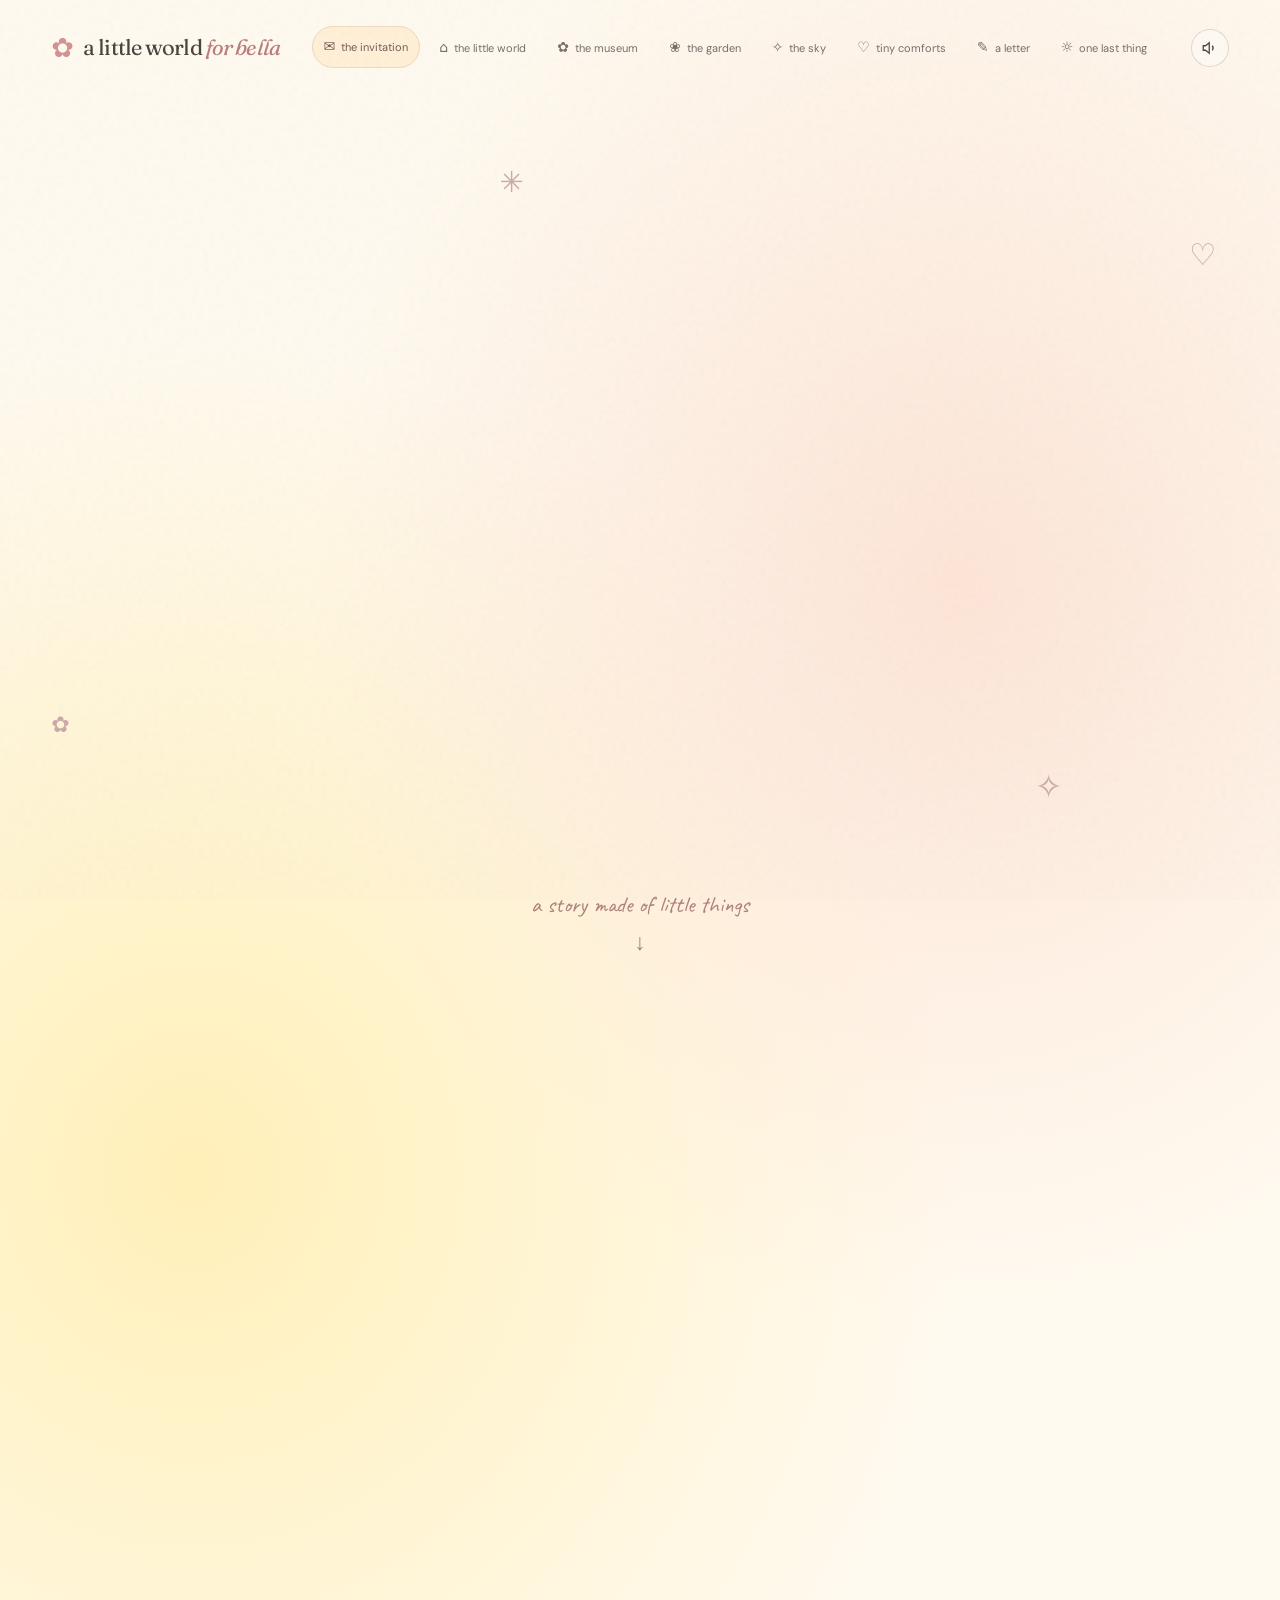
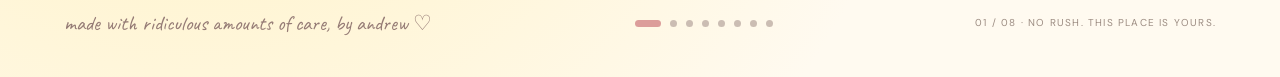
==== index.html @ 55fa1226 "Add eight illustrated interactive chapters and styling" ====
<!doctype html>
<html lang="en"><head><meta charset="utf-8"><meta name="viewport" content="width=device-width, initial-scale=1"><meta name="theme-color" content="#fff8e8"><meta name="description" content="An illustrated interactive world, made just for Bella."><meta property="og:title" content="for bella · a little world"><meta property="og:description" content="a little world made just for bella, by andrew"><link rel="icon" href="favicon.svg" type="image/svg+xml"><link rel="preconnect" href="https://fonts.googleapis.com"><link rel="preconnect" href="https://fonts.gstatic.com" crossorigin><link href="https://fonts.googleapis.com/css2?family=Caveat:wght@400;500;600;700&family=DM+Sans:wght@400;500;600;700&family=Fraunces:opsz,wght,SOFT,WONK@9..144,400,30,1;9..144,500,30,1;9..144,600,30,1&display=swap" rel="stylesheet"><link rel="stylesheet" href="style.css"><script src="site.js" defer></script><title>for bella · a little world</title></head>
<body data-page="index" class="page-index"><div class="grain" aria-hidden="true"></div><div id="sparkle-layer" aria-hidden="true"></div><a class="skip-link" href="#main">skip to content</a>
<header class="site-header"><a class="brand" href="index.html" aria-label="a little world for bella, home"><span class="brand-flower">✿</span> a little world <span class="brand-for">for bella</span></a><button class="menu-toggle" type="button" aria-expanded="false" aria-controls="site-menu" aria-label="Open chapter menu"><span></span><span></span><span></span></button><nav class="site-menu" id="site-menu" aria-label="Chapters"><a href="index.html" class="nav-link active" aria-current=page><span>✉</span> the invitation</a><a href="world.html" class="nav-link " ><span>⌂</span> the little world</a><a href="museum.html" class="nav-link " ><span>✿</span> the museum</a><a href="garden.html" class="nav-link " ><span>❀</span> the garden</a><a href="sky.html" class="nav-link " ><span>✧</span> the sky</a><a href="pocket.html" class="nav-link " ><span>♡</span> tiny comforts</a><a href="letter.html" class="nav-link " ><span>✎</span> a letter</a><a href="ending.html" class="nav-link " ><span>☼</span> one last thing</a></nav><button class="sound-toggle" type="button" aria-label="Toggle gentle sound effects" aria-pressed="false" title="optional sound effects"><svg width="18" height="18" viewBox="0 0 24 24" fill="none" stroke="currentColor" stroke-width="1.7"><path d="M11 5 6 9H3v6h3l5 4V5Z"/><path d="M15 9a5 5 0 0 1 0 6"/></svg></button></header>
<main id="main">
<section class="invitation full-scene"><div class="float-doodle doodle-1">✳</div><div class="float-doodle doodle-2">✿</div><div class="float-doodle doodle-3">♡</div><div class="float-doodle doodle-4">✧</div>
<div class="invitation-copy reveal"><span class="eyebrow"><span class="eyebrow-dot"></span> special delivery · for one person only</span><h1>hey, <em>Bella.</em><br>i made you <span class="underline-brush">a whole little world.</span></h1><p>yes, an entire website. again. but this time, it's a place you can wander through, find tiny surprises, and keep the ones you need.</p><p class="tiny-line">no expectations. no perfect words required. just you and a little bit of magic.</p><div class="hero-actions"><a class="pill-button button-primary" href="world.html">come see what i made <span>↗</span></a><button class="pill-button button-ghost" type="button" data-confetti>one tiny surprise ✳</button></div><span class="hand-note hand-arrow">psst… the little things are clickable <span>↗</span></span></div>
<div class="hero-art reveal" aria-label="Illustration of a magical little gift box with a secret world inside"><div class="hero-art-halo"></div><div class="hero-orbit orbit-1">✧</div><div class="hero-orbit orbit-2">✿</div><div class="hero-orbit orbit-3">♡</div><div class="hero-orbit orbit-4">✧</div><button class="gift" type="button" data-gift aria-label="Open your surprise"><div class="gift-lid"><span class="gift-bow">♡</span></div><div class="gift-box"><span class="gift-label">bella<br><small>one of one</small></span><span class="gift-ribbon"></span></div></button><div class="gift-pop" id="gift-pop" aria-live="polite">see? even the box is dramatic.<br><strong>just like me.</strong> ♡</div><div class="hero-art-base"></div><span class="hero-art-caption">hand-packed with care ✿</span></div>
</section><div class="scroll-whisper">a story made of little things <span>↓</span></div>
<section class="home-next reveal"><div class="home-next-art"><div class="tiny-house"><div class="house-roof"></div><div class="house-walls"><div class="house-window">♥</div><div class="house-door"></div></div></div><span>✺</span></div><div><span class="eyebrow">a note before you go in</span><h2>some people make the world <em>feel different.</em></h2><p>you are one of those people, bella. i wish you could see yourself through the eyes of people who care about you.</p><a class="text-link" href="world.html">your little world is right here <span>↗</span></a></div></section>
</main>
<footer class="site-footer"><span>made with ridiculous amounts of care, by andrew ♡</span><div class="footer-dots"><a href="index.html" class="chapter-dot active" aria-label="Chapter 1: the invitation" title="the invitation"></a><a href="world.html" class="chapter-dot " aria-label="Chapter 2: the little world" title="the little world"></a><a href="museum.html" class="chapter-dot " aria-label="Chapter 3: the museum" title="the museum"></a><a href="garden.html" class="chapter-dot " aria-label="Chapter 4: the garden" title="the garden"></a><a href="sky.html" class="chapter-dot " aria-label="Chapter 5: the sky" title="the sky"></a><a href="pocket.html" class="chapter-dot " aria-label="Chapter 6: tiny comforts" title="tiny comforts"></a><a href="letter.html" class="chapter-dot " aria-label="Chapter 7: a letter" title="a letter"></a><a href="ending.html" class="chapter-dot " aria-label="Chapter 8: one last thing" title="one last thing"></a></div><span class="footer-small">01 / 08 · no rush. this place is yours.</span></footer><div class="toast" id="toast" role="status" aria-live="polite"></div></body></html>
---- style.css ----
:root{--cream:#fffaf0;--butter:#fff2ba;--butter-bright:#fefeca;--rose:#e9a5a3;--rose-light:#fbe0d8;--sage:#a9bb98;--sage-deep:#5c7761;--lilac:#c7bbdb;--peach:#f9d1aa;--ink:#4a403e;--muted:#776c68;--paper:#fffcf3;--shadow:0 16px 48px rgba(89,64,50,.10);--stroke:2px solid rgba(89,64,50,.19);--serif:'Fraunces',Georgia,serif;--sans:'DM Sans',system-ui,sans-serif;--hand:'Caveat',cursive}
*{box-sizing:border-box}html{scroll-behavior:smooth}body{margin:0;background:var(--cream);color:var(--ink);font-family:var(--sans);font-size:16px;line-height:1.65;overflow-x:hidden}body.page-sky{background:#272b51;color:#fffae9}body.page-ending{background:#fff3e2}::selection{background:#eeb8b0;color:#493c3f}a{color:inherit}a:focus-visible,button:focus-visible{outline:3px solid #ba6767;outline-offset:5px}button{font:inherit;cursor:pointer;color:inherit}button:disabled{cursor:default}h1,h2,h3,p{margin-top:0}h1,h2{font-family:var(--serif);font-weight:500;line-height:1.16;letter-spacing:-.04em}h1{font-size:clamp(3.1rem,6.2vw,6.8rem)}h2{font-size:clamp(2rem,3.6vw,3.6rem)}h1 em,h2 em{color:#c97879;font-style:italic}p{line-height:1.8}svg{max-width:100%}strong{font-weight:700}.grain{pointer-events:none;z-index:200;position:fixed;inset:0;opacity:.15;background-image:url("data:image/svg+xml,%3Csvg viewBox='0 0 180 180' xmlns='http://www.w3.org/2000/svg'%3E%3Cfilter id='n'%3E%3CfeTurbulence type='fractalNoise' baseFrequency='.9' numOctaves='3' stitchTiles='stitch'/%3E%3C/filter%3E%3Crect width='100%25' height='100%25' filter='url(%23n)' opacity='.33'/%3E%3C/svg%3E")}#sparkle-layer{pointer-events:none;position:fixed;inset:0;z-index:1000;overflow:hidden}.pop-spark{position:absolute;font-size:var(--size,22px);animation:popOut 1.35s ease-out forwards;color:var(--color,#d28a91)}@keyframes popOut{0%{opacity:0;transform:translate(-50%,-50%) scale(.25) rotate(0)}25%{opacity:1}100%{opacity:0;transform:translate(calc(-50% + var(--dx,0px)),calc(-50% + var(--dy,-100px))) scale(1.4) rotate(var(--spin,130deg))}}
.skip-link{position:fixed;top:-100px;left:10px;z-index:10000;padding:12px;background:#fff}.skip-link:focus{top:10px}.site-header{position:relative;z-index:50;max-width:1500px;margin:auto;min-height:96px;display:flex;align-items:center;justify-content:space-between;padding:14px clamp(20px,4vw,72px);gap:20px}.brand{text-decoration:none;font-family:var(--serif);font-size:22px;white-space:nowrap;letter-spacing:-.04em}.brand-flower{color:#d49191;font-family:var(--sans);font-size:27px;vertical-align:-2px;margin-right:6px}.brand-for{color:#bb7b7a;font-style:italic}.site-menu{display:flex;gap:7px;flex-wrap:wrap;align-items:center;justify-content:center}.nav-link{text-decoration:none;font-size:11px;white-space:nowrap;padding:8px 11px;border-radius:50px;color:var(--muted);transition:.2s ease;border:1px solid transparent}.nav-link span{font-size:14px;padding-right:3px}.nav-link:hover,.nav-link.active{background:#fff0d7;border-color:#eed9bd;color:#775756;transform:translateY(-1px)}.page-sky .brand,.page-sky .nav-link,.page-sky .brand-for{color:#fff5ea}.page-sky .nav-link:hover,.page-sky .nav-link.active{background:#48496b;border-color:#676b90}.sound-toggle{display:inline-flex;align-items:center;justify-content:center;flex-shrink:0;width:38px;height:38px;border-radius:100%;border:1px solid rgba(110,80,70,.2);background:rgba(255,255,255,.35)}.sound-toggle[aria-pressed="true"]{background:#edc1ba}.menu-toggle{display:none;background:transparent;border:0;padding:6px}.menu-toggle span{display:block;width:24px;height:2px;margin:5px;background:currentColor;transition:.2s}.site-footer{position:relative;display:flex;align-items:center;justify-content:space-between;gap:16px;flex-wrap:wrap;padding:36px clamp(20px,5vw,80px);max-width:1500px;margin:0 auto;font-family:var(--hand);font-size:21px;color:#957b75}.footer-small{font-family:var(--sans);font-size:10px;text-transform:uppercase;letter-spacing:.12em;color:#9c8c82}.footer-dots{display:flex;align-items:center;gap:9px}.chapter-dot{display:block;width:7px;height:7px;border-radius:50%;background:#cbbdb3;transition:.25s}.chapter-dot.active{width:26px;background:#dc9d9a;border-radius:10px}.page-sky .site-footer{color:#d2c8e1}.page-sky .footer-small{color:#d7c5df}.eyebrow{text-transform:uppercase;letter-spacing:.17em;font-size:11px;font-weight:700;color:#9b706c}.eyebrow-dot{display:inline-block;width:7px;height:7px;border-radius:50%;background:#c7aa7b;margin-right:6px}.chapter-head{max-width:810px;margin:60px auto 38px;padding:0 24px}.chapter-head.centered{text-align:center}.chapter-head h1{margin:16px 0 21px;font-size:clamp(3rem,5.5vw,5.5rem)}.chapter-head p{color:var(--muted);font-size:16px;max-width:590px;margin:0 auto}.scribble,.hand-note{font-family:var(--hand);font-size:26px;color:#c17d7e}.scribble{display:block;transform:rotate(-4deg);margin-top:19px}.pill-button{appearance:none;text-decoration:none;display:inline-flex;align-items:center;justify-content:center;gap:20px;font-family:var(--sans);font-size:13px;font-weight:700;line-height:1.2;padding:16px 26px;border-radius:80px;border:var(--stroke);transition:transform .25s,box-shadow .25s,background .25s;white-space:normal;min-height:51px}.pill-button:hover{transform:translateY(-4px);box-shadow:0 10px 25px rgba(83,62,50,.13)}.button-primary{background:var(--ink);color:#fffdf4;border-color:var(--ink)}.button-primary:hover{background:#6f5556}.button-ghost{background:rgba(255,255,255,.5);color:var(--ink)}.text-link{display:inline-flex;align-items:center;gap:10px;font-weight:700;color:#ad6c6d;text-decoration:none;border-bottom:1px solid #c28c8e;padding-bottom:4px}.text-link:hover{gap:18px}.quiet-button{border:0;background:none;border-bottom:1px dashed currentColor;padding:4px;font-size:12px;color:inherit;opacity:.8}.quiet-button:hover{opacity:1}.chapter-next{margin:110px auto 50px;padding:48px 24px;text-align:center;max-width:800px;border-top:1px solid #e9dacc}.chapter-next span{font-family:var(--hand);color:#ad7b83;font-size:25px}.chapter-next h2{margin:8px 0 25px;font-size:clamp(2rem,4vw,3.2rem)}.page-sky .chapter-next{border-color:#555476}.toast{pointer-events:none;position:fixed;z-index:1000;bottom:23px;left:50%;transform:translate(-50%,30px);opacity:0;transition:opacity .2s,transform .2s;max-width:calc(100% - 40px);padding:11px 20px;border-radius:30px;background:#4c4343;color:#fffaf0;font-size:12px;text-align:center;box-shadow:var(--shadow)}.toast.show{opacity:1;transform:translate(-50%,0)}.reveal{opacity:0;transform:translateY(20px);transition:opacity .7s,transform .7s}.reveal.visible{opacity:1;transform:translateY(0)}
/* INVITATION */
.page-index{background:radial-gradient(ellipse at 75% 35%,#fde5d7 0,transparent 48%),radial-gradient(ellipse at 15% 70%,#fff0b9 0,transparent 50%),#fffaf0}.full-scene{min-height:680px;position:relative}.invitation{max-width:1510px;margin:0 auto;display:grid;grid-template-columns:1.08fr 1fr;align-items:center;padding:40px clamp(25px,6vw,100px) 100px;gap:30px}.invitation-copy{z-index:2}.invitation h1{margin:17px 0 24px}.underline-brush{position:relative;z-index:0;white-space:normal}.underline-brush:after{content:"";position:absolute;left:0;right:0;bottom:1px;height:11px;border-radius:50%;background:rgba(245,212,110,.7);z-index:-1;transform:rotate(-1deg)}.invitation p{max-width:505px;font-size:17px;color:#6e6160}.invitation .tiny-line{font-family:var(--hand);font-size:24px;color:#ab7378;margin:16px 0 28px;line-height:1.1}.hero-actions{display:flex;align-items:center;flex-wrap:wrap;gap:12px}.hand-arrow{display:block;margin:22px 0 0 45px;transform:rotate(-4deg)}.hand-arrow span{display:inline-block;transform:rotate(-35deg)}.float-doodle{position:absolute;z-index:1;pointer-events:none;font-size:29px;color:#cba9a7;animation:drift 6s ease-in-out infinite alternate}.doodle-1{top:8%;left:39%}.doodle-2{bottom:18%;left:4%;font-size:22px}.doodle-3{top:17%;right:5%;font-size:30px}.doodle-4{bottom:9%;right:17%;font-size:33px;animation-delay:-2s}@keyframes drift{to{transform:translateY(-20px) rotate(16deg)}}.hero-art{min-height:570px;display:flex;align-items:center;justify-content:center;position:relative;isolation:isolate}.hero-art-halo{position:absolute;width:min(95%,560px);aspect-ratio:1;border-radius:47% 53% 41% 59%;background:linear-gradient(135deg,#fff3bf,#fbd4c7 70%,#eec2c2);transform:rotate(-11deg);box-shadow:0 15px 100px rgba(224,175,142,.22);animation:halo 10s ease-in-out infinite alternate}@keyframes halo{to{border-radius:59% 41% 55% 45%;transform:rotate(11deg)}}.hero-art-base{position:absolute;z-index:-1;bottom:15%;width:66%;height:35px;border-radius:50%;background:rgba(146,112,100,.15);filter:blur(15px)}.hero-orbit{position:absolute;font-size:48px;color:#dd9e92;animation:drift 5s ease-in-out infinite alternate}.orbit-1{top:11%;left:16%}.orbit-2{top:21%;right:14%;font-size:35px;color:#96a985}.orbit-3{bottom:22%;left:13%;font-size:38px}.orbit-4{bottom:12%;right:16%;color:#cdb1ca}.gift{position:relative;width:270px;height:310px;background:none;border:none;transform:rotate(-6deg);transition:transform .4s;filter:drop-shadow(0 18px 18px #b3847750);z-index:2}.gift:hover{transform:rotate(0) translateY(-12px)}.gift-box{position:absolute;bottom:23px;left:24px;width:222px;height:178px;background:linear-gradient(125deg,#eac2b6,#e1a4a0);border:3px solid #ae7b79;border-radius:5px 5px 14px 14px;box-shadow:inset -13px 0 rgba(138,72,72,.08)}.gift-box:before{content:"";position:absolute;inset:0 77px;border-left:3px solid #fff7cc;border-right:3px solid #fff7cc;background:#fae6b3}.gift-lid{position:absolute;z-index:3;top:73px;left:13px;width:245px;height:46px;border:3px solid #ad797c;background:#edb9ae;border-radius:9px;transition:transform .7s;transform-origin:center bottom}.gift-lid:after{content:"";position:absolute;left:84px;width:65px;top:0;bottom:0;background:#fff1c2;border-left:3px solid white;border-right:3px solid white}.gift-bow{position:absolute;z-index:3;top:-74px;left:86px;color:#d58e91;font-size:80px;text-shadow:2px 2px white}.gift-label{position:absolute;z-index:2;top:54px;left:94px;font-family:var(--hand);font-size:32px;line-height:.85;color:#8d5f60;transform:rotate(-7deg);background:#fffcdf;border:1px solid #d9bcb6;box-shadow:2px 3px #bb949350;padding:12px 15px;border-radius:5px}.gift-label small{font-size:15px}.gift.open .gift-lid{transform:translate(-33px,-118px) rotate(-29deg)}.gift.open{transform:rotate(1deg)}.gift-pop{position:absolute;pointer-events:none;opacity:0;top:8%;left:50%;transform:translate(-50%,15px) rotate(-6deg);background:#fffdf6;padding:17px 22px;border:1px solid #dba6a6;box-shadow:var(--shadow);font-family:var(--hand);font-size:25px;line-height:1.1;white-space:nowrap;text-align:center;z-index:5;transition:.4s}.gift-pop.visible{opacity:1;transform:translate(-50%,-25px) rotate(-6deg)}.hero-art-caption{position:absolute;bottom:4%;font-family:var(--hand);font-size:24px;color:#9d7778}.scroll-whisper{font-family:var(--hand);font-size:23px;text-align:center;color:#ad807c;padding:0 0 100px}.scroll-whisper span{display:block;animation:drift 1.8s ease-in-out infinite alternate}.home-next{max-width:1100px;margin:0 auto 100px;padding:65px 65px;border:1px solid #ebdcd0;border-radius:44px 140px 44px 44px;background:#fffdf6;display:grid;grid-template-columns:.8fr 1.2fr;align-items:center;gap:90px}.home-next p{max-width:480px;color:var(--muted)}.home-next-art{height:270px;border-radius:52% 48% 35% 42%;background:linear-gradient(#e9eece,#e5d3bf);position:relative;display:flex;justify-content:center;align-items:flex-end;padding-bottom:41px}.home-next-art>span{position:absolute;top:22px;right:36px;font-size:45px;color:#fdf1ba}.tiny-house{width:175px;height:172px;position:relative}.house-roof{position:absolute;z-index:3;top:13px;left:0;width:175px;height:65px;background:#bd7f7c;clip-path:polygon(50% 0,100% 100%,0 100%);filter:drop-shadow(2px 4px #896c60)}.house-walls{position:absolute;left:18px;bottom:0;width:140px;height:120px;border:3px solid #957862;border-radius:5px;background:#f8e8c9}.house-window{position:absolute;top:19px;left:22px;width:35px;height:36px;border:3px solid #9e7f77;border-radius:18px 18px 3px 3px;text-align:center;background:#d1ddc7;color:#cb8f91}.house-door{position:absolute;bottom:0;right:16px;width:42px;height:65px;border:3px solid #996f66;border-bottom:0;border-radius:22px 22px 0 0;background:#c18d8a}.house-door:after{content:"";position:absolute;width:5px;height:5px;top:36px;left:8px;background:#ffecc5;border-radius:50%}
/* MAP */
.page-world{background:linear-gradient(180deg,#fff9ed,#fff4df 75%,#fffaf0)}.map-stage{position:relative;max-width:1250px;min-height:770px;margin:20px auto 0;border:9px solid #f6e6bd;border-radius:48px;background:linear-gradient(180deg,#d9eadd 0%,#e6efc7 54%,#e8dbad 100%);box-shadow:0 25px 0 rgba(154,120,91,.06),var(--shadow);overflow:hidden;isolation:isolate}.map-stage:before{content:"";position:absolute;inset:20px;border:2px dashed #ffffff90;border-radius:32px;pointer-events:none}.map-cloud{position:absolute;background:#fffdf3;border-radius:100px;width:170px;height:48px;opacity:.7}.map-cloud:before{content:"";position:absolute;background:inherit;border-radius:50%;height:72px;width:78px;left:30px;top:-30px}.map-cloud:after{content:"";position:absolute;background:inherit;border-radius:50%;height:50px;width:60px;left:95px;top:-15px}.cloud-left{top:76px;left:7%}.cloud-right{top:145px;right:13%;transform:scale(.7)}.map-hill{position:absolute;bottom:-170px;width:85%;height:440px;border-radius:50%;background:#c9daae}.hill-left{left:-40%;transform:rotate(-25deg)}.hill-right{right:-32%;background:#bad59d;transform:rotate(23deg)}.map-mountain{position:absolute;width:370px;height:190px;clip-path:polygon(0 100%,45% 10%,70% 73%,79% 48%,100% 100%);background:#bdd3b5;opacity:.7}.mountain-one{top:205px;left:28%}.mountain-two{top:250px;right:-80px;transform:scale(1.4);background:#c6dbbc}.map-road{position:absolute;border:7px dashed #fff7da9c;border-radius:50%;pointer-events:none}.road-one{left:5%;top:170px;width:84%;height:370px;transform:rotate(-16deg)}.road-two{left:18%;top:280px;width:67%;height:350px;transform:rotate(21deg)}.map-sun{position:absolute;right:9%;top:7%;font-size:80px;color:#fff3ba;text-shadow:0 0 30px #fff9cf}.map-place{position:absolute;z-index:5;display:flex;flex-direction:column;align-items:center;gap:3px;text-decoration:none;min-width:145px;transition:transform .25s;filter:drop-shadow(0 7px 0 rgba(122,99,80,.07))}.map-place:hover,.map-place:focus-visible{transform:translateY(-13px) rotate(-3deg)}.map-illustration{position:relative;display:flex;align-items:center;justify-content:center;width:110px;height:100px;border:3px solid rgba(83,67,58,.22);border-radius:48% 52% 40% 60%;background:#fff3d8;color:#bf8a8a;font-family:var(--serif);font-size:76px;line-height:1;box-shadow:inset -10px -10px #f7dabc}.map-illustration i{position:absolute;right:1px;top:-12px;font-family:var(--hand);font-style:normal;font-size:35px;color:#9cae92}.map-label{display:block;text-align:center;min-width:150px;background:#fffdf4;padding:9px 17px;border-radius:12px;box-shadow:3px 5px 0 #ad9c8550;transform:rotate(-2deg);font-family:var(--serif);font-size:15px;font-weight:600;line-height:1.25}.map-label small{display:block;font-family:var(--sans);font-size:10px;font-weight:500;color:#98847a;margin-top:5px}.place-museum{left:11%;top:19%}.museum-illustration{background:#ecc9bb;color:#fff6dd}.place-garden{left:43%;top:6%}.garden-illustration{background:#fce8af;color:#db9b9b}.place-sky{right:8%;top:23%}.sky-illustration{background:#777ca2;color:#ffe8ab}.place-pocket{left:14%;bottom:18%}.pocket-illustration{background:#f4e6d9;color:#d3a4a3}.place-letter{left:43%;bottom:8%}.letter-illustration{background:#e8c7cf;color:#fff6df}.place-ending{right:7%;bottom:15%}.ending-illustration{background:#f8d9a7;color:#fff6ce}.map-pond{position:absolute;width:200px;height:120px;bottom:120px;left:0;border-radius:50%;background:#b1dada;transform:rotate(-24deg);opacity:.7}.map-flower{position:absolute;color:#f6f4d4;font-size:27px}.flower-a{left:7%;top:13%}.flower-b{right:35%;top:42%}.flower-c{right:6%;bottom:9%}.map-caption{position:absolute;bottom:20px;left:35px;font-family:var(--hand);font-size:21px;color:#6e8d6b}.map-after{max-width:1000px;padding:55px 24px;margin:70px auto 0;display:flex;justify-content:space-between;align-items:center;gap:45px}.map-after p{max-width:540px;color:var(--muted)}
/* MUSEUM */
.page-museum{background:#fdf6e9}.museum-tag{display:inline-block;margin-top:25px;padding:6px 16px;border:1px solid #dfb8af;transform:rotate(-3deg);font-family:var(--hand);font-size:21px;color:#a77771}.museum-wall{margin:50px auto 0;padding:50px max(30px,calc((100vw - 1200px)/2)) 80px;background:repeating-linear-gradient(0deg,transparent 0,transparent 46px,#e7d4be2c 47px),linear-gradient(140deg,#f3dccb,#f9e8d8);border-block:8px solid #d8b99b;box-shadow:inset 0 4px 24px #9c715322}.wall-heading{display:flex;justify-content:space-between;gap:15px;text-transform:uppercase;font-size:10px;letter-spacing:.16em;color:#a37f6a;margin-bottom:36px}.gallery-grid{display:grid;grid-template-columns:repeat(3,1fr);gap:44px 36px;align-items:center}.gallery-frame{text-align:left;border:14px solid #fdf5e7;padding:0;background:#fffaf0;box-shadow:0 10px 0 #d4baa6,0 19px 22px rgba(88,67,52,.15);transition:transform .22s,box-shadow .22s;min-height:320px;display:flex;flex-direction:column}.gallery-frame:hover{transform:rotate(0) translateY(-10px)!important;box-shadow:0 21px 0 #c9ad9d,0 25px 33px rgba(88,67,52,.2)}.tilt-1{transform:rotate(-4deg)}.tilt-2{transform:rotate(3deg)}.tilt-3{transform:rotate(-2deg)}.tilt-4{transform:rotate(2deg)}.tilt-5{transform:rotate(-3deg)}.tilt-6{transform:rotate(5deg)}.gallery-art{height:260px;position:relative;display:flex;align-items:center;justify-content:center;overflow:hidden}.gallery-plaque{padding:18px 9px;flex:1}.gallery-plaque strong{font-family:var(--serif);font-size:20px;display:block;font-weight:500;line-height:1.1}.gallery-plaque small{font-size:10px;display:block;color:#9a827b;margin-top:5px}.art-1{background:linear-gradient(#c8dce1 55%,#d0cfa0 55%)}.art-1>span{font-size:65px;color:#fff6cb;z-index:2}.art-sun{position:absolute;width:150px;height:150px;border-radius:50%;background:#fff2c5;top:40px}.art-hills{position:absolute;bottom:-65px;width:130%;height:150px;background:#a7bc96;border-radius:50%}.art-2{background:#e8b0ad}.art-heart{font-size:150px;color:#fdf2da;text-shadow:12px 13px #cf928e;transform:rotate(-10deg)}.art-2>span{position:absolute;top:16px;left:23px;color:#fff6df;font-size:36px}.art-3{background:#f8e5b9}.art-3>span{font-size:125px;color:#dda1a2;z-index:2;transform:translateY(-22px)}.art-vase{position:absolute;bottom:28px;width:92px;height:65px;background:#adc5a5;border-radius:10px 10px 45px 45px}.art-4{background:#454d72}.art-moon{color:#fceac0;font-size:150px;line-height:1}.art-4>span{color:#fdf2c4;font-size:31px;position:absolute;top:18px;right:24px;transform:rotate(20deg)}.art-5{background:#f7d0be}.art-5>span{color:#faefcd;font-size:170px;z-index:2;text-shadow:10px 9px #d99f99}.art-checker{position:absolute;inset:0;background:repeating-conic-gradient(#ecc0b1 0 25%,transparent 0 50%) 0 0/44px 44px;opacity:.55}.art-6{background:#c6d8cc}.art-6>span{font-size:150px;color:#fff4ce;z-index:2}.art-wave{position:absolute;inset:auto 0 0;height:70px;background:#99bbaf;clip-path:polygon(0 20%,25% 0,52% 35%,75% 7%,100% 25%,100% 100%,0 100%)}.exhibit-dialog{position:fixed;max-width:min(510px,calc(100vw - 32px));width:100%;border:8px solid #e3cab7;padding:55px 40px 40px;background:#fffaf1;color:var(--ink);box-shadow:0 0 0 100vmax #302b32aa,0 20px 80px #211d1d30;border-radius:3px;overflow-y:auto;max-height:calc(100vh - 40px)}.exhibit-dialog::backdrop{background:rgba(37,34,40,.6);backdrop-filter:blur(6px)}.exhibit-stamp{text-transform:uppercase;font-size:9px;letter-spacing:.2em;color:#9a7a73}.exhibit-symbol{font-size:94px;color:#d1a0a0;text-align:center;margin:25px 0}.exhibit-dialog h2{font-size:36px}.exhibit-dialog p{color:#6a5857}.exhibit-dialog .signature{display:block;margin:12px 0 30px;font-family:var(--hand);font-size:26px;color:#b17a7a}.close-dialog{position:absolute;right:17px;top:10px;border:0;background:none;font-size:40px;line-height:1}
/* GARDEN */
.page-garden{background:linear-gradient(#fdf8eb,#f3f3dc)}.garden-room{max-width:1110px;min-height:560px;margin:70px auto 0;background:linear-gradient(180deg,#f9eecf 0,#e9e6c5 75%,#dedcb8 100%);border:9px solid #eff0dd;border-radius:50% 50% 25px 25px/22% 22% 25px 25px;box-shadow:var(--shadow);position:relative;overflow:hidden;padding:165px 35px 40px}.greenhouse-arch{position:absolute;top:13px;left:7%;right:7%;height:205px;border:10px double #d5dfbb;border-bottom:0;border-radius:50% 50% 0 0}.greenhouse-window{position:absolute;inset:15px 18%;border-bottom:4px solid #d5dfbb;display:flex;align-items:flex-start;justify-content:space-between;color:#fff4b8;font-size:60px}.greenhouse-window span:not(:first-child){font-size:35px;color:#fffdf3}.garden-bunting{position:absolute;top:125px;left:0;right:0;text-align:center;font-family:var(--hand);font-size:44px;letter-spacing:45px;color:#cbabab;opacity:.7}.plant-grid{z-index:2;position:relative;display:grid;grid-template-columns:repeat(6,1fr);gap:12px;align-items:end}.plant-pot{appearance:none;border:0;background:none;display:flex;flex-direction:column;align-items:center;justify-content:flex-end;min-width:0;height:255px;padding:0;position:relative;transition:transform .25s}.plant-pot:hover{transform:translateY(-7px)}.pot-body{position:relative;z-index:2;display:flex;align-items:center;justify-content:center;width:100px;max-width:100%;height:82px;clip-path:polygon(4% 0,96% 0,85% 100%,15% 100%);background:#e8b0a0;box-shadow:inset -12px 0 #c88c8055;font-family:var(--hand);font-size:27px;color:#ffeddb}.plant-pot:nth-child(even) .pot-body{background:#a9b9a0}.plant-pot:nth-child(3n) .pot-body{background:#c9b3cb}.pot-label{margin-top:12px;font-family:var(--hand);font-size:24px;line-height:1.1}.flower-bloom{display:block;position:relative;width:10px;height:0;background:#6d9870;border-radius:5px;transition:height .9s ease;transform-origin:bottom}.flower-bloom:before{content:"";position:absolute;top:-48px;left:-40px;opacity:0;width:90px;height:90px;background:#e8a8a7;clip-path:polygon(50% 5%,62% 28%,83% 14%,75% 40%,98% 50%,72% 62%,86% 87%,58% 76%,50% 99%,39% 74%,13% 86%,26% 61%,2% 50%,25% 37%,15% 12%,39% 28%);transition:opacity .35s .65s,transform .35s .65s;transform:scale(.1);z-index:2}.flower-bloom:after{content:"";position:absolute;top:28px;left:-24px;width:47px;height:23px;background:#8eac7f;border-radius:100% 0 100% 0;transform:rotate(28deg);opacity:0;transition:opacity .2s .4s}.plant-pot:nth-child(2) .flower-bloom:before{background:#eec16e}.plant-pot:nth-child(3) .flower-bloom:before{background:#d2bee8}.plant-pot:nth-child(4) .flower-bloom:before{background:#f4b4bc}.plant-pot:nth-child(5) .flower-bloom:before{background:#e8d7ed}.plant-pot:nth-child(6) .flower-bloom:before{background:#fff2af}.plant-pot.grown .flower-bloom{height:105px}.plant-pot.grown .flower-bloom:before{opacity:1;transform:scale(1)}.plant-pot.grown .flower-bloom:after{opacity:1}.garden-shelf{position:absolute;bottom:94px;left:6%;right:6%;height:14px;border-radius:20px;background:#aa8c6e;box-shadow:0 9px 0 #806d53}.garden-count{text-align:center;position:relative;z-index:2;margin:20px 0 0;font-family:var(--hand);font-size:25px;color:#657f65}.garden-message{max-width:730px;padding:70px 28px;margin:0 auto;text-align:center}.garden-message .sticker{display:inline-block;background:#fff3d7;padding:6px 18px;border:1px dashed #c6a897;border-radius:40px;font-family:var(--hand);font-size:24px;color:#a07373}.garden-message h2{margin:24px 0}.garden-message p{color:var(--muted)}
/* SKY */
.night-scene{background:radial-gradient(ellipse at 44% 36%,#56597e 0%,#343858 46%,#232845 100%);border-radius:0 0 50px 50px;overflow:hidden}.night-header{text-align:center;padding:55px 20px 8px}.night-header h1{max-width:840px;margin:17px auto;font-size:clamp(3rem,5.4vw,5.7rem)}.night-header h1 em{color:#f6d7b8}.night-header .eyebrow{color:#eac5cb}.night-header p{max-width:580px;margin:0 auto;color:#dddae9}.starfield{height:620px;max-width:1200px;margin:auto;position:relative;overflow:hidden}.moon-art{position:absolute;left:48%;top:14%;width:215px;height:215px;background:#ffe9bd;border-radius:50%;box-shadow:0 0 45px #f9ecc34d,0 0 130px #f9ecc334}.moon-art:after{content:"";position:absolute;width:188px;height:188px;border-radius:50%;background:#46496e;left:71px;top:-28px}.night-cloud{position:absolute;width:240px;height:50px;background:#7a7b9a66;filter:blur(13px);border-radius:70%;opacity:.65}.night-cloud-1{top:210px;left:5%}.night-cloud-2{top:130px;right:1%}.night-ridge{position:absolute;bottom:-110px;width:110%;height:250px;border-radius:50%;background:#363e63}.night-ridge-back{left:-30%;transform:rotate(15deg)}.night-ridge-front{right:-21%;bottom:-130px;background:#232e4e;transform:rotate(-10deg)}.wish-star{position:absolute;border:0;background:none;font-size:37px;color:#ffedba;line-height:1;transition:transform .2s,text-shadow .2s;animation:twinkle 3.7s ease-in-out infinite alternate;filter:drop-shadow(0 0 6px #ffdbbf66);padding:10px}.wish-star:hover,.wish-star:focus-visible{transform:scale(1.6);text-shadow:0 0 18px #ffe6c7}.wish-star.seen{color:#f8bfb3}.s1{top:7%;left:9%}.s2{top:29%;left:21%;animation-delay:-1s}.s3{top:11%;left:37%;animation-delay:-2s}.s4{top:46%;left:14%;animation-delay:-3s}.s5{top:29%;right:18%;animation-delay:-1.7s}.s6{top:6%;right:6%;animation-delay:-1.5s}.s7{top:54%;right:24%;animation-delay:-2.8s}.s8{top:43%;right:5%;animation-delay:-2.1s}.s9{top:57%;left:44%;animation-delay:-3.3s}@keyframes twinkle{0%{opacity:.65;filter:drop-shadow(0 0 2px #fff6be)}100%{opacity:1;filter:drop-shadow(0 0 16px #fff6be)}}.night-hill-caption{position:absolute;bottom:31px;left:50%;transform:translateX(-50%);z-index:4;font-family:var(--hand);color:#e6d3da;font-size:25px;white-space:nowrap}.sky-message{max-width:820px;min-height:260px;margin:0 auto;padding:17px 30px 55px;text-align:center}.sky-message>span{font-size:10px;letter-spacing:.17em;text-transform:uppercase;color:#d8c5dd}.sky-message h2{font-size:clamp(2rem,3.5vw,3.2rem);color:#ffeac5;margin:15px 0}.sky-message p{color:#f0e3e6;max-width:560px;margin:0 auto 22px}.shooting{position:absolute;z-index:10;width:90px;height:2px;background:linear-gradient(90deg,transparent,#fff8bf);animation:meteor 1.3s ease-in forwards;pointer-events:none;transform:rotate(-24deg)}@keyframes meteor{from{opacity:1;left:80%;top:5%}to{opacity:0;left:10%;top:65%}}
/* COMFORT SHOP */
.page-pocket{background:radial-gradient(circle at 70% 20%,#ffedcb,#fff8eb 60%)}.comfort-machine{max-width:800px;margin:60px auto 60px;border:9px solid #d59b9b;border-radius:43px 43px 35px 35px;box-shadow:16px 17px 0 #e8c7b6,var(--shadow);background:#f8e2d5;overflow:hidden}.machine-top{padding:0 35px 0;background:#e4b2a8}.shop-canopy{padding:24px 10px;text-align:center;color:#fffaf2;font-family:var(--serif);font-size:19px;letter-spacing:.12em;background:repeating-linear-gradient(90deg,#d39b99 0 85px,#ecbbb0 85px 170px);border-bottom:9px solid #b98282}.machine-window{position:relative;min-height:330px;padding:30px;display:flex;align-items:center;justify-content:center;border:12px solid #d6aaa3;background:#f9f0e4;box-shadow:inset 0 0 30px #c9ac9b80}.machine-window-decoration{position:absolute;top:10px;font-family:var(--hand);font-size:29px;letter-spacing:21px;color:#d8b7ac}.machine-sticky{width:min(410px,100%);min-height:225px;background:#fff9d4;transform:rotate(-3deg);padding:23px 35px 22px;box-shadow:6px 9px 1px #cebbb177;display:flex;flex-direction:column;align-items:start;justify-content:space-between;transition:transform .5s,opacity .5s}.machine-sticky.change{transform:rotate(8deg) scale(.87);opacity:.3}.sticky-top{font-family:var(--hand);font-size:27px;color:#ab7d77}.machine-sticky p{font-family:var(--serif);font-size:23px;line-height:1.4;margin:13px 0}.machine-sticky small{font-family:var(--hand);font-size:20px;color:#aa8379}.machine-shelf{position:absolute;bottom:0;left:0;right:0;background:#c99c94;height:17px}.machine-controls{text-align:center;padding:30px 35px 40px}.machine-controls>p{font-family:var(--hand);font-size:29px;color:#906665}.note-options{display:flex;gap:10px;justify-content:center;flex-wrap:wrap;margin-bottom:20px}.note-options button{border:1px solid #bd9992;background:#fffaf1;border-radius:30px;padding:9px 16px;font-size:12px;transition:background .2s,transform .2s}.note-options button:hover,.note-options button.active{background:#ffe4b8;transform:translateY(-2px)}.machine-action{display:flex;gap:12px;justify-content:center;flex-wrap:wrap}.comfort-bottom{max-width:850px;margin:90px auto;text-align:center;padding:30px 20px}.quote-mark{font-family:var(--serif);font-size:110px;line-height:0;color:#d9aeac;padding-top:45px}.comfort-bottom p{max-width:640px;margin:auto;color:var(--muted)}
/* LETTER */
.page-letter{background:radial-gradient(circle at 50% 50%,#ffebd6,#fff8ed 66%)}.letter-stage{position:relative;max-width:850px;min-height:350px;margin:70px auto 100px;padding:30px;display:flex;flex-direction:column;align-items:center}.postal-scribbles{position:absolute;top:5px;width:100%;display:flex;justify-content:space-between;padding:0 25px;font-family:var(--hand);font-size:23px;color:#bc8d84}.postal-scribbles>span:nth-child(2){transform:rotate(8deg)}.letter-envelope{height:250px;width:370px;max-width:90vw;background:none;border:0;position:relative;filter:drop-shadow(0 18px 13px #936b6350);transition:transform .5s;margin:50px 0 0}.letter-envelope:hover{transform:translateY(-9px) rotate(-2deg)}.envelope-back{position:absolute;inset:0;background:#eeb9b0;border:3px solid #b98283;border-radius:6px}.envelope-paper-preview{position:absolute;z-index:2;width:82%;height:145px;background:#fff8e9;border:2px solid #edd8bf;left:9%;top:23px;padding-top:20px;font-family:var(--hand);font-size:28px;color:#a97879;transition:transform .8s}.envelope-front{position:absolute;z-index:3;inset:0;background:#e4ada7;clip-path:polygon(0 0,50% 55%,100% 0,100% 100%,0 100%);border:3px solid #bd8a86;border-radius:5px}.envelope-flap{position:absolute;z-index:4;top:0;left:0;right:0;height:140px;background:#f2c7bd;clip-path:polygon(0 0,100% 0,50% 95%);filter:drop-shadow(0 2px 0 #ad797c);transition:transform .7s;transform-origin:top center}.envelope-seal{position:absolute;z-index:5;top:102px;left:calc(50% - 21px);height:42px;width:42px;background:#be878a;color:#fff6e5;display:grid;place-items:center;border-radius:50%;border:2px solid #fff4e1;font-size:22px;transition:opacity .2s}.letter-envelope.open .envelope-flap{transform:rotateX(180deg);z-index:1}.letter-envelope.open .envelope-paper-preview{transform:translateY(-85px)}.letter-envelope.open .envelope-seal{opacity:0}.letter-tap{font-family:var(--hand);font-size:27px;color:#a77879;transform:rotate(-4deg);margin:40px 0 0;text-align:center}.paper-letter{position:relative;width:min(720px,100%);margin-top:65px;background:repeating-linear-gradient(#fffaf0 0,#fffaf0 35px,#dce5da 36px,#fffaf0 37px);border:1px solid #ead8ca;box-shadow:9px 12px 0 #e9cfbd,0 20px 50px #8a645032;padding:54px clamp(24px,6vw,75px) 75px;transform:rotate(-1deg);animation:unfold .9s ease both}.paper-letter[hidden]{display:none}@keyframes unfold{from{opacity:0;transform:translateY(-25px) rotate(2deg) scale(.95)}to{opacity:1;transform:translateY(0) rotate(-1deg) scale(1)}}.letter-topline{display:flex;justify-content:space-between;color:#a27876;font-family:var(--hand);font-size:29px}.letter-date{color:#a49a88;font-size:9px;letter-spacing:.2em;text-transform:uppercase;margin-top:16px}.paper-letter h2{font-family:var(--hand);font-size:63px;font-weight:500;margin:24px 0}.paper-letter p{font-size:15px;line-height:2.5;margin-bottom:27px}.letter-signoff{margin-top:35px;font-family:var(--hand);font-size:32px;line-height:1.2;color:#a77578}.letter-signoff strong{font-size:44px;font-weight:500}.letter-corner{position:absolute;bottom:15px;right:25px;font-size:38px;color:#d8a3a8}.after-letter{max-width:740px;text-align:center;margin:80px auto 0;padding:0 24px}.after-letter p{color:var(--muted)}
/* ENDING */
.final-scene{position:relative;padding:60px 24px 85px;background:radial-gradient(circle at 50% 20%,#ffe8c6 10%,transparent 57%),#fff3e3;overflow:hidden}.final-card{position:relative;max-width:780px;margin:20px auto 0;background:#fffcf4;border:12px solid #fffdf7;outline:1px solid #ecd7c5;box-shadow:0 14px 0 #ead5c2,0 35px 65px #b88f7550;border-radius:7px;padding:45px clamp(25px,6vw,85px) 57px;text-align:center}.final-card h1{font-size:clamp(2.5rem,5vw,4.8rem);margin:20px 0 26px}.final-card p{color:#756663;font-size:16px;line-height:2}.final-illustration{position:relative;overflow:hidden;margin:32px auto;border:7px solid #fff2d9;border-radius:180px 180px 10px 10px;width:290px;height:255px;background:linear-gradient(#f3c5bd 0%,#ffe4c0 56%,#dbe2b2 56%)}.final-sun{position:absolute;top:34px;left:99px;width:95px;height:95px;border-radius:50%;background:#fff1bf;box-shadow:0 0 60px #fff1bfa8}.final-fields{position:absolute;bottom:-45px;left:-30%;width:160%;height:130px;background:#adc59d;border-radius:50%}.final-bouquet{position:absolute;z-index:2;bottom:22px;left:50%;transform:translateX(-50%);display:flex;align-items:end;gap:0}.final-bouquet span{font-size:53px;color:#eaa0a6;text-shadow:3px 3px #ffe7bd}.final-bouquet span:nth-child(2){color:#fff0b7;transform:translateY(-25px)}.final-bouquet span:nth-child(3){color:#e9b3cd;transform:translateY(-40px)}.final-bouquet span:nth-child(4){color:#f2d4bd;transform:translateY(-15px)}.final-bouquet span:nth-child(5){color:#fcf1bf}.final-divider{color:#d4a19b;letter-spacing:25px;margin:34px 0}.final-card .final-small{font-family:var(--hand);font-size:26px;line-height:1.15;color:#ad7576;margin:0 0 30px}.final-signature{font-family:var(--hand);font-size:28px;color:#a37a76;margin-top:36px}.flower-gift{margin:30px auto 0;padding:22px 30px;background:#fdf2d9;max-width:330px;display:flex;flex-direction:column;gap:4px;border:2px dashed #eccabc;animation:unfold .6s both}.flower-gift[hidden]{display:none}.flower-gift-visual{font-size:90px;line-height:1.15;color:#e9abb0}.flower-gift strong{font-family:var(--serif);font-size:22px;font-weight:500}.flower-gift span{font-size:12px;line-height:1.5;color:#8d7470}.final-confetti span{position:absolute;color:#cfa4a4;font-size:55px;pointer-events:none;animation:drift 5s ease-in-out infinite alternate}.final-confetti span:nth-child(1){left:8%;top:10%}.final-confetti span:nth-child(2){right:10%;top:16%;color:#b6c29f}.final-confetti span:nth-child(3){left:15%;top:52%;font-size:35px}.final-confetti span:nth-child(4){right:17%;top:55%;font-size:35px}.final-confetti span:nth-child(5){left:8%;bottom:8%;font-size:33px}.final-confetti span:nth-child(6){right:8%;bottom:10%;font-size:39px}.final-return{display:flex;gap:30px;justify-content:center;flex-wrap:wrap;margin:64px auto 0}.final-return a{color:#956c6d;font-size:13px;text-decoration:underline;text-underline-offset:5px}
/* RESP */
@media(max-width:1180px){.site-header{flex-wrap:wrap;gap:8px}.site-menu{order:3;width:100%;padding:6px 0}.nav-link{font-size:11px}.gallery-grid{gap:26px}.map-stage{margin-left:20px;margin-right:20px}.plant-grid{gap:0}.pot-body{width:80px;height:74px}}@media(max-width:780px){.site-header{min-height:72px;padding:13px 20px}.brand{font-size:21px}.menu-toggle{display:block;margin-left:auto}.site-menu{order:3;display:none;position:absolute;top:70px;left:12px;right:12px;background:#fffaf1;color:var(--ink);border:1px solid #e9cdbd;border-radius:20px;padding:17px;box-shadow:var(--shadow);z-index:90;grid-template-columns:repeat(2,1fr);align-items:stretch}.site-menu.open{display:grid}.nav-link,.page-sky .nav-link{color:var(--ink);font-size:12px;padding:12px}.page-sky .nav-link:hover,.page-sky .nav-link.active{background:#fff1df;color:var(--ink)}.page-sky .site-menu{background:#fffaf1}.sound-toggle{height:34px;width:34px}.site-footer{justify-content:center;text-align:center;padding:35px 22px}.site-footer>span:first-child{width:100%}.invitation{grid-template-columns:1fr;padding:45px 25px 65px;gap:0}.invitation h1{font-size:clamp(3.5rem,12vw,5.5rem)}.invitation-copy{text-align:center}.invitation .eyebrow{font-size:10px}.invitation p{margin-left:auto;margin-right:auto}.hero-actions{justify-content:center}.hand-arrow{display:none}.hero-art{min-height:430px}.hero-art-halo{width:min(90%,400px)}.gift{transform:rotate(-6deg) scale(.83)}.gift:hover{transform:scale(.86)}.gift-pop{top:0}.home-next{grid-template-columns:1fr;text-align:center;margin:0 20px 70px;padding:35px 30px;gap:35px}.home-next-art{height:230px}.home-next p{margin:auto auto 22px}.scroll-whisper{padding-bottom:60px}.map-stage{min-height:680px;margin:25px 12px;border-width:6px;border-radius:24px}.map-illustration{width:85px;height:83px;font-size:50px}.map-label{font-size:12px;min-width:118px;padding:8px}.map-label small{font-size:9px}.map-place{min-width:118px}.place-museum{left:3%;top:17%}.place-garden{left:35%;top:5%}.place-sky{right:1%;top:28%}.place-pocket{left:4%;bottom:21%}.place-letter{left:35%;bottom:6%}.place-ending{right:1%;bottom:23%}.map-after{display:block;text-align:center;margin-top:25px}.map-after p{margin:15px auto 24px}.gallery-grid{grid-template-columns:repeat(2,1fr);gap:32px 18px}.gallery-frame{min-height:240px;border-width:9px}.gallery-art{height:185px}.gallery-plaque{padding:10px 6px}.gallery-plaque strong{font-size:16px}.museum-wall{padding:35px 25px 65px}.garden-room{margin:40px 12px;min-height:670px;border-radius:45% 45% 24px 24px/12% 12% 24px 24px;padding:155px 12px 40px}.greenhouse-arch{height:155px}.plant-grid{grid-template-columns:repeat(3,1fr);gap:8px 0}.plant-pot{height:198px}.plant-pot.grown .flower-bloom{height:80px}.flower-bloom:before{transform-origin:center}.pot-body{height:63px;width:79px}.pot-label{font-size:20px}.garden-shelf{bottom:115px}.garden-bunting{top:110px;letter-spacing:13px;font-size:27px}.starfield{height:490px}.moon-art{width:140px;height:140px;left:39%;top:18%}.moon-art:after{width:130px;height:130px;left:48px;top:-25px}.night-header{padding:45px 20px 5px}.wish-star{font-size:33px}.s1{top:8%;left:6%}.s3{top:8%;left:43%}.s5{top:32%;right:19%}.s9{top:58%;left:45%}.comfort-machine{margin:45px 16px}.comfort-bottom{margin:60px auto}.paper-letter{padding:40px 23px}.paper-letter p{line-height:2.2}.final-scene{padding:35px 16px 75px}.final-card{padding:28px 20px 35px}.final-confetti{opacity:.35}.final-illustration{width:240px;height:224px}.chapter-next{margin:65px auto 35px}.chapter-head{margin:45px auto 25px}}
@media(max-width:410px){.invitation h1{font-size:3.3rem}.invitation p{font-size:15px}.hero-actions .pill-button{width:100%}.hero-art{min-height:345px}.gift{transform:scale(.70) rotate(-6deg)}.gift.open{transform:scale(.70)}.hero-art-caption{bottom:0}.gift-pop{font-size:21px}.map-stage{min-height:630px}.map-place{min-width:100px}.map-illustration{width:70px;height:68px;font-size:41px}.map-label{font-size:11px;min-width:101px;padding:6px}.map-label small{font-size:8px}.place-museum{top:17%}.place-garden{left:34%}.place-sky{top:30%}.place-letter{left:33%}.gallery-grid{gap:25px 12px}.gallery-art{height:150px}.gallery-plaque strong{font-size:14px}.gallery-frame{border-width:7px;min-height:210px}.machine-window{padding:16px;border-width:8px}.machine-sticky{padding:20px;min-height:225px}.machine-sticky p{font-size:21px}.machine-controls{padding:25px 12px}.shop-canopy{font-size:14px}.letter-envelope{transform:scale(.8)}.letter-envelope:hover{transform:scale(.8)}.letter-stage{padding:10px}.letter-tap{margin-top:5px}.paper-letter{margin-top:25px}.letter-topline{font-size:22px}.paper-letter h2{font-size:50px}.final-card h1{font-size:2.6rem}}
@media(prefers-reduced-motion:reduce){*,*:before,*:after{animation-duration:.01ms!important;animation-iteration-count:1!important;scroll-behavior:auto!important;transition-duration:.01ms!important}.reveal{opacity:1;transform:none}}
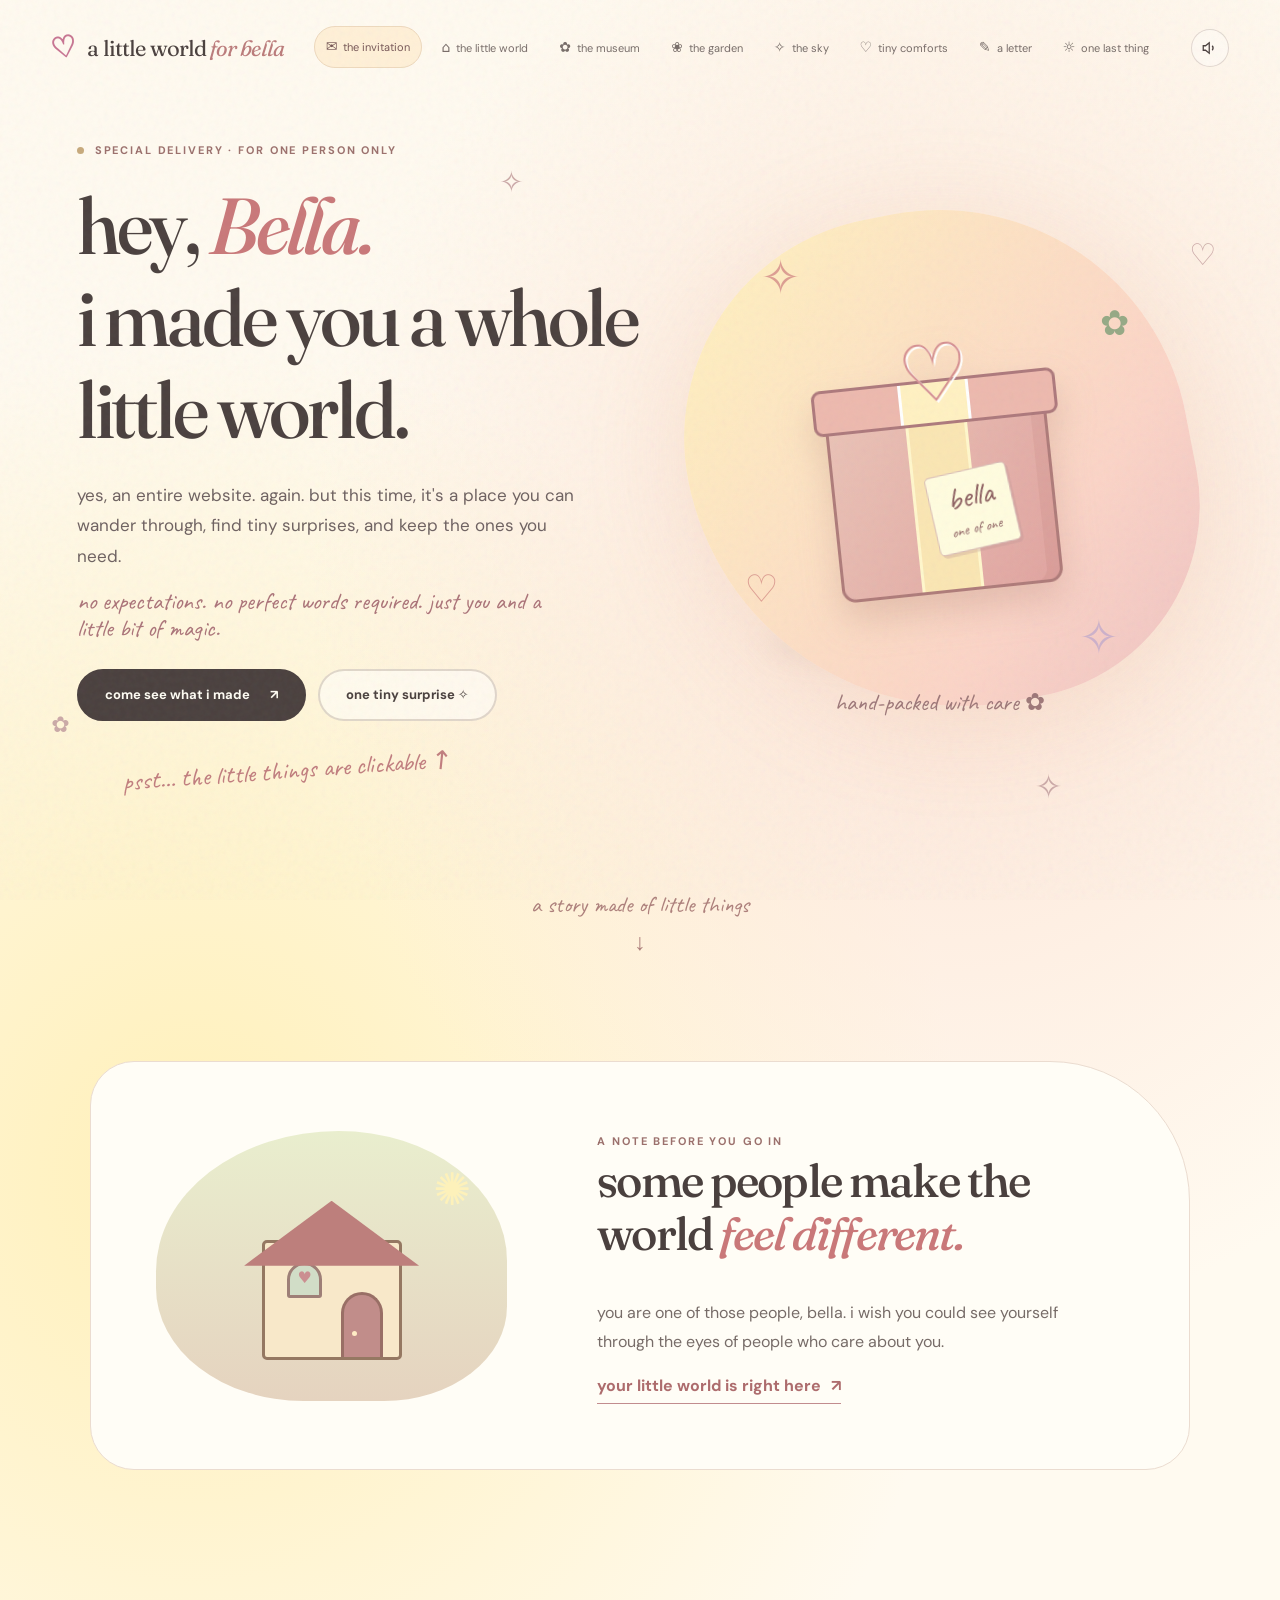
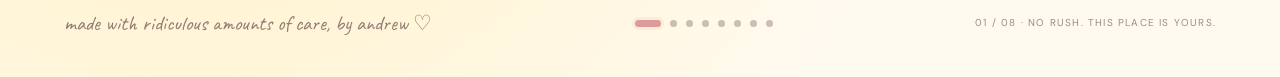
==== commit 03537b2d: "Replace spiky green symbol with a soft pink heart across Bella site" ====
--- a/index.html
+++ b/index.html
@@ -1,10 +1,10 @@
 <!doctype html>
 <html lang="en"><head><meta charset="utf-8"><meta name="viewport" content="width=device-width, initial-scale=1"><meta name="theme-color" content="#fff8e8"><meta name="description" content="An illustrated interactive world, made just for Bella."><meta property="og:title" content="for bella · a little world"><meta property="og:description" content="a little world made just for bella, by andrew"><link rel="icon" href="favicon.svg" type="image/svg+xml"><link rel="preconnect" href="https://fonts.googleapis.com"><link rel="preconnect" href="https://fonts.gstatic.com" crossorigin><link href="https://fonts.googleapis.com/css2?family=Caveat:wght@400;500;600;700&family=DM+Sans:wght@400;500;600;700&family=Fraunces:opsz,wght,SOFT,WONK@9..144,400,30,1;9..144,500,30,1;9..144,600,30,1&display=swap" rel="stylesheet"><link rel="stylesheet" href="style.css"><script src="site.js" defer></script><title>for bella · a little world</title></head>
 <body data-page="index" class="page-index"><div class="grain" aria-hidden="true"></div><div id="sparkle-layer" aria-hidden="true"></div><a class="skip-link" href="#main">skip to content</a>
-<header class="site-header"><a class="brand" href="index.html" aria-label="a little world for bella, home"><span class="brand-flower">✿</span> a little world <span class="brand-for">for bella</span></a><button class="menu-toggle" type="button" aria-expanded="false" aria-controls="site-menu" aria-label="Open chapter menu"><span></span><span></span><span></span></button><nav class="site-menu" id="site-menu" aria-label="Chapters"><a href="index.html" class="nav-link active" aria-current=page><span>✉</span> the invitation</a><a href="world.html" class="nav-link " ><span>⌂</span> the little world</a><a href="museum.html" class="nav-link " ><span>✿</span> the museum</a><a href="garden.html" class="nav-link " ><span>❀</span> the garden</a><a href="sky.html" class="nav-link " ><span>✧</span> the sky</a><a href="pocket.html" class="nav-link " ><span>♡</span> tiny comforts</a><a href="letter.html" class="nav-link " ><span>✎</span> a letter</a><a href="ending.html" class="nav-link " ><span>☼</span> one last thing</a></nav><button class="sound-toggle" type="button" aria-label="Toggle gentle sound effects" aria-pressed="false" title="optional sound effects"><svg width="18" height="18" viewBox="0 0 24 24" fill="none" stroke="currentColor" stroke-width="1.7"><path d="M11 5 6 9H3v6h3l5 4V5Z"/><path d="M15 9a5 5 0 0 1 0 6"/></svg></button></header>
+<header class="site-header"><a class="brand" href="index.html" aria-label="a little world for bella, home"><span class="brand-flower" aria-hidden="true">♡</span> a little world <span class="brand-for">for bella</span></a><button class="menu-toggle" type="button" aria-expanded="false" aria-controls="site-menu" aria-label="Open chapter menu"><span></span><span></span><span></span></button><nav class="site-menu" id="site-menu" aria-label="Chapters"><a href="index.html" class="nav-link active" aria-current=page><span>✉</span> the invitation</a><a href="world.html" class="nav-link " ><span>⌂</span> the little world</a><a href="museum.html" class="nav-link " ><span>✿</span> the museum</a><a href="garden.html" class="nav-link " ><span>❀</span> the garden</a><a href="sky.html" class="nav-link " ><span>✧</span> the sky</a><a href="pocket.html" class="nav-link " ><span>♡</span> tiny comforts</a><a href="letter.html" class="nav-link " ><span>✎</span> a letter</a><a href="ending.html" class="nav-link " ><span>☼</span> one last thing</a></nav><button class="sound-toggle" type="button" aria-label="Toggle gentle sound effects" aria-pressed="false" title="optional sound effects"><svg width="18" height="18" viewBox="0 0 24 24" fill="none" stroke="currentColor" stroke-width="1.7"><path d="M11 5 6 9H3v6h3l5 4V5Z"/><path d="M15 9a5 5 0 0 1 0 6"/></svg></button></header>
 <main id="main">
-<section class="invitation full-scene"><div class="float-doodle doodle-1">✳</div><div class="float-doodle doodle-2">✿</div><div class="float-doodle doodle-3">♡</div><div class="float-doodle doodle-4">✧</div>
-<div class="invitation-copy reveal"><span class="eyebrow"><span class="eyebrow-dot"></span> special delivery · for one person only</span><h1>hey, <em>Bella.</em><br>i made you <span class="underline-brush">a whole little world.</span></h1><p>yes, an entire website. again. but this time, it's a place you can wander through, find tiny surprises, and keep the ones you need.</p><p class="tiny-line">no expectations. no perfect words required. just you and a little bit of magic.</p><div class="hero-actions"><a class="pill-button button-primary" href="world.html">come see what i made <span>↗</span></a><button class="pill-button button-ghost" type="button" data-confetti>one tiny surprise ✳</button></div><span class="hand-note hand-arrow">psst… the little things are clickable <span>↗</span></span></div>
+<section class="invitation full-scene"><div class="float-doodle doodle-1">✧</div><div class="float-doodle doodle-2">✿</div><div class="float-doodle doodle-3">♡</div><div class="float-doodle doodle-4">✧</div>
+<div class="invitation-copy reveal"><span class="eyebrow"><span class="eyebrow-dot"></span> special delivery · for one person only</span><h1>hey, <em>Bella.</em><br>i made you <span class="underline-brush">a whole little world.</span></h1><p>yes, an entire website. again. but this time, it's a place you can wander through, find tiny surprises, and keep the ones you need.</p><p class="tiny-line">no expectations. no perfect words required. just you and a little bit of magic.</p><div class="hero-actions"><a class="pill-button button-primary" href="world.html">come see what i made <span>↗</span></a><button class="pill-button button-ghost" type="button" data-confetti>one tiny surprise ✧</button></div><span class="hand-note hand-arrow">psst… the little things are clickable <span>↗</span></span></div>
 <div class="hero-art reveal" aria-label="Illustration of a magical little gift box with a secret world inside"><div class="hero-art-halo"></div><div class="hero-orbit orbit-1">✧</div><div class="hero-orbit orbit-2">✿</div><div class="hero-orbit orbit-3">♡</div><div class="hero-orbit orbit-4">✧</div><button class="gift" type="button" data-gift aria-label="Open your surprise"><div class="gift-lid"><span class="gift-bow">♡</span></div><div class="gift-box"><span class="gift-label">bella<br><small>one of one</small></span><span class="gift-ribbon"></span></div></button><div class="gift-pop" id="gift-pop" aria-live="polite">see? even the box is dramatic.<br><strong>just like me.</strong> ♡</div><div class="hero-art-base"></div><span class="hero-art-caption">hand-packed with care ✿</span></div>
 </section><div class="scroll-whisper">a story made of little things <span>↓</span></div>
 <section class="home-next reveal"><div class="home-next-art"><div class="tiny-house"><div class="house-roof"></div><div class="house-walls"><div class="house-window">♥</div><div class="house-door"></div></div></div><span>✺</span></div><div><span class="eyebrow">a note before you go in</span><h2>some people make the world <em>feel different.</em></h2><p>you are one of those people, bella. i wish you could see yourself through the eyes of people who care about you.</p><a class="text-link" href="world.html">your little world is right here <span>↗</span></a></div></section>
--- a/style.css
+++ b/style.css
@@ -1,6 +1,6 @@
 :root{--cream:#fffaf0;--butter:#fff2ba;--butter-bright:#fefeca;--rose:#e9a5a3;--rose-light:#fbe0d8;--sage:#a9bb98;--sage-deep:#5c7761;--lilac:#c7bbdb;--peach:#f9d1aa;--ink:#4a403e;--muted:#776c68;--paper:#fffcf3;--shadow:0 16px 48px rgba(89,64,50,.10);--stroke:2px solid rgba(89,64,50,.19);--serif:'Fraunces',Georgia,serif;--sans:'DM Sans',system-ui,sans-serif;--hand:'Caveat',cursive}
 *{box-sizing:border-box}html{scroll-behavior:smooth}body{margin:0;background:var(--cream);color:var(--ink);font-family:var(--sans);font-size:16px;line-height:1.65;overflow-x:hidden}body.page-sky{background:#272b51;color:#fffae9}body.page-ending{background:#fff3e2}::selection{background:#eeb8b0;color:#493c3f}a{color:inherit}a:focus-visible,button:focus-visible{outline:3px solid #ba6767;outline-offset:5px}button{font:inherit;cursor:pointer;color:inherit}button:disabled{cursor:default}h1,h2,h3,p{margin-top:0}h1,h2{font-family:var(--serif);font-weight:500;line-height:1.16;letter-spacing:-.04em}h1{font-size:clamp(3.1rem,6.2vw,6.8rem)}h2{font-size:clamp(2rem,3.6vw,3.6rem)}h1 em,h2 em{color:#c97879;font-style:italic}p{line-height:1.8}svg{max-width:100%}strong{font-weight:700}.grain{pointer-events:none;z-index:200;position:fixed;inset:0;opacity:.15;background-image:url("data:image/svg+xml,%3Csvg viewBox='0 0 180 180' xmlns='http://www.w3.org/2000/svg'%3E%3Cfilter id='n'%3E%3CfeTurbulence type='fractalNoise' baseFrequency='.9' numOctaves='3' stitchTiles='stitch'/%3E%3C/filter%3E%3Crect width='100%25' height='100%25' filter='url(%23n)' opacity='.33'/%3E%3C/svg%3E")}#sparkle-layer{pointer-events:none;position:fixed;inset:0;z-index:1000;overflow:hidden}.pop-spark{position:absolute;font-size:var(--size,22px);animation:popOut 1.35s ease-out forwards;color:var(--color,#d28a91)}@keyframes popOut{0%{opacity:0;transform:translate(-50%,-50%) scale(.25) rotate(0)}25%{opacity:1}100%{opacity:0;transform:translate(calc(-50% + var(--dx,0px)),calc(-50% + var(--dy,-100px))) scale(1.4) rotate(var(--spin,130deg))}}
-.skip-link{position:fixed;top:-100px;left:10px;z-index:10000;padding:12px;background:#fff}.skip-link:focus{top:10px}.site-header{position:relative;z-index:50;max-width:1500px;margin:auto;min-height:96px;display:flex;align-items:center;justify-content:space-between;padding:14px clamp(20px,4vw,72px);gap:20px}.brand{text-decoration:none;font-family:var(--serif);font-size:22px;white-space:nowrap;letter-spacing:-.04em}.brand-flower{color:#d49191;font-family:var(--sans);font-size:27px;vertical-align:-2px;margin-right:6px}.brand-for{color:#bb7b7a;font-style:italic}.site-menu{display:flex;gap:7px;flex-wrap:wrap;align-items:center;justify-content:center}.nav-link{text-decoration:none;font-size:11px;white-space:nowrap;padding:8px 11px;border-radius:50px;color:var(--muted);transition:.2s ease;border:1px solid transparent}.nav-link span{font-size:14px;padding-right:3px}.nav-link:hover,.nav-link.active{background:#fff0d7;border-color:#eed9bd;color:#775756;transform:translateY(-1px)}.page-sky .brand,.page-sky .nav-link,.page-sky .brand-for{color:#fff5ea}.page-sky .nav-link:hover,.page-sky .nav-link.active{background:#48496b;border-color:#676b90}.sound-toggle{display:inline-flex;align-items:center;justify-content:center;flex-shrink:0;width:38px;height:38px;border-radius:100%;border:1px solid rgba(110,80,70,.2);background:rgba(255,255,255,.35)}.sound-toggle[aria-pressed="true"]{background:#edc1ba}.menu-toggle{display:none;background:transparent;border:0;padding:6px}.menu-toggle span{display:block;width:24px;height:2px;margin:5px;background:currentColor;transition:.2s}.site-footer{position:relative;display:flex;align-items:center;justify-content:space-between;gap:16px;flex-wrap:wrap;padding:36px clamp(20px,5vw,80px);max-width:1500px;margin:0 auto;font-family:var(--hand);font-size:21px;color:#957b75}.footer-small{font-family:var(--sans);font-size:10px;text-transform:uppercase;letter-spacing:.12em;color:#9c8c82}.footer-dots{display:flex;align-items:center;gap:9px}.chapter-dot{display:block;width:7px;height:7px;border-radius:50%;background:#cbbdb3;transition:.25s}.chapter-dot.active{width:26px;background:#dc9d9a;border-radius:10px}.page-sky .site-footer{color:#d2c8e1}.page-sky .footer-small{color:#d7c5df}.eyebrow{text-transform:uppercase;letter-spacing:.17em;font-size:11px;font-weight:700;color:#9b706c}.eyebrow-dot{display:inline-block;width:7px;height:7px;border-radius:50%;background:#c7aa7b;margin-right:6px}.chapter-head{max-width:810px;margin:60px auto 38px;padding:0 24px}.chapter-head.centered{text-align:center}.chapter-head h1{margin:16px 0 21px;font-size:clamp(3rem,5.5vw,5.5rem)}.chapter-head p{color:var(--muted);font-size:16px;max-width:590px;margin:0 auto}.scribble,.hand-note{font-family:var(--hand);font-size:26px;color:#c17d7e}.scribble{display:block;transform:rotate(-4deg);margin-top:19px}.pill-button{appearance:none;text-decoration:none;display:inline-flex;align-items:center;justify-content:center;gap:20px;font-family:var(--sans);font-size:13px;font-weight:700;line-height:1.2;padding:16px 26px;border-radius:80px;border:var(--stroke);transition:transform .25s,box-shadow .25s,background .25s;white-space:normal;min-height:51px}.pill-button:hover{transform:translateY(-4px);box-shadow:0 10px 25px rgba(83,62,50,.13)}.button-primary{background:var(--ink);color:#fffdf4;border-color:var(--ink)}.button-primary:hover{background:#6f5556}.button-ghost{background:rgba(255,255,255,.5);color:var(--ink)}.text-link{display:inline-flex;align-items:center;gap:10px;font-weight:700;color:#ad6c6d;text-decoration:none;border-bottom:1px solid #c28c8e;padding-bottom:4px}.text-link:hover{gap:18px}.quiet-button{border:0;background:none;border-bottom:1px dashed currentColor;padding:4px;font-size:12px;color:inherit;opacity:.8}.quiet-button:hover{opacity:1}.chapter-next{margin:110px auto 50px;padding:48px 24px;text-align:center;max-width:800px;border-top:1px solid #e9dacc}.chapter-next span{font-family:var(--hand);color:#ad7b83;font-size:25px}.chapter-next h2{margin:8px 0 25px;font-size:clamp(2rem,4vw,3.2rem)}.page-sky .chapter-next{border-color:#555476}.toast{pointer-events:none;position:fixed;z-index:1000;bottom:23px;left:50%;transform:translate(-50%,30px);opacity:0;transition:opacity .2s,transform .2s;max-width:calc(100% - 40px);padding:11px 20px;border-radius:30px;background:#4c4343;color:#fffaf0;font-size:12px;text-align:center;box-shadow:var(--shadow)}.toast.show{opacity:1;transform:translate(-50%,0)}.reveal{opacity:0;transform:translateY(20px);transition:opacity .7s,transform .7s}.reveal.visible{opacity:1;transform:translateY(0)}
+.skip-link{position:fixed;top:-100px;left:10px;z-index:10000;padding:12px;background:#fff}.skip-link:focus{top:10px}.site-header{position:relative;z-index:50;max-width:1500px;margin:auto;min-height:96px;display:flex;align-items:center;justify-content:space-between;padding:14px clamp(20px,4vw,72px);gap:20px}.brand{text-decoration:none;font-family:var(--serif);font-size:22px;white-space:nowrap;letter-spacing:-.04em}.brand-flower{display:inline-block;color:#c87592;font-family:var(--serif);font-weight:600;font-size:29px;line-height:1;vertical-align:-2px;margin-right:7px;transform:rotate(-12deg)}.brand-for{color:#bb7b7a;font-style:italic}.site-menu{display:flex;gap:7px;flex-wrap:wrap;align-items:center;justify-content:center}.nav-link{text-decoration:none;font-size:11px;white-space:nowrap;padding:8px 11px;border-radius:50px;color:var(--muted);transition:.2s ease;border:1px solid transparent}.nav-link span{font-size:14px;padding-right:3px}.nav-link:hover,.nav-link.active{background:#fff0d7;border-color:#eed9bd;color:#775756;transform:translateY(-1px)}.page-sky .brand,.page-sky .nav-link,.page-sky .brand-for{color:#fff5ea}.page-sky .nav-link:hover,.page-sky .nav-link.active{background:#48496b;border-color:#676b90}.sound-toggle{display:inline-flex;align-items:center;justify-content:center;flex-shrink:0;width:38px;height:38px;border-radius:100%;border:1px solid rgba(110,80,70,.2);background:rgba(255,255,255,.35)}.sound-toggle[aria-pressed="true"]{background:#edc1ba}.menu-toggle{display:none;background:transparent;border:0;padding:6px}.menu-toggle span{display:block;width:24px;height:2px;margin:5px;background:currentColor;transition:.2s}.site-footer{position:relative;display:flex;align-items:center;justify-content:space-between;gap:16px;flex-wrap:wrap;padding:36px clamp(20px,5vw,80px);max-width:1500px;margin:0 auto;font-family:var(--hand);font-size:21px;color:#957b75}.footer-small{font-family:var(--sans);font-size:10px;text-transform:uppercase;letter-spacing:.12em;color:#9c8c82}.footer-dots{display:flex;align-items:center;gap:9px}.chapter-dot{display:block;width:7px;height:7px;border-radius:50%;background:#cbbdb3;transition:.25s}.chapter-dot.active{width:26px;background:#dc9d9a;border-radius:10px}.page-sky .site-footer{color:#d2c8e1}.page-sky .footer-small{color:#d7c5df}.eyebrow{text-transform:uppercase;letter-spacing:.17em;font-size:11px;font-weight:700;color:#9b706c}.eyebrow-dot{display:inline-block;width:7px;height:7px;border-radius:50%;background:#c7aa7b;margin-right:6px}.chapter-head{max-width:810px;margin:60px auto 38px;padding:0 24px}.chapter-head.centered{text-align:center}.chapter-head h1{margin:16px 0 21px;font-size:clamp(3rem,5.5vw,5.5rem)}.chapter-head p{color:var(--muted);font-size:16px;max-width:590px;margin:0 auto}.scribble,.hand-note{font-family:var(--hand);font-size:26px;color:#c17d7e}.scribble{display:block;transform:rotate(-4deg);margin-top:19px}.pill-button{appearance:none;text-decoration:none;display:inline-flex;align-items:center;justify-content:center;gap:20px;font-family:var(--sans);font-size:13px;font-weight:700;line-height:1.2;padding:16px 26px;border-radius:80px;border:var(--stroke);transition:transform .25s,box-shadow .25s,background .25s;white-space:normal;min-height:51px}.pill-button:hover{transform:translateY(-4px);box-shadow:0 10px 25px rgba(83,62,50,.13)}.button-primary{background:var(--ink);color:#fffdf4;border-color:var(--ink)}.button-primary:hover{background:#6f5556}.button-ghost{background:rgba(255,255,255,.5);color:var(--ink)}.text-link{display:inline-flex;align-items:center;gap:10px;font-weight:700;color:#ad6c6d;text-decoration:none;border-bottom:1px solid #c28c8e;padding-bottom:4px}.text-link:hover{gap:18px}.quiet-button{border:0;background:none;border-bottom:1px dashed currentColor;padding:4px;font-size:12px;color:inherit;opacity:.8}.quiet-button:hover{opacity:1}.chapter-next{margin:110px auto 50px;padding:48px 24px;text-align:center;max-width:800px;border-top:1px solid #e9dacc}.chapter-next span{font-family:var(--hand);color:#ad7b83;font-size:25px}.chapter-next h2{margin:8px 0 25px;font-size:clamp(2rem,4vw,3.2rem)}.page-sky .chapter-next{border-color:#555476}.toast{pointer-events:none;position:fixed;z-index:1000;bottom:23px;left:50%;transform:translate(-50%,30px);opacity:0;transition:opacity .2s,transform .2s;max-width:calc(100% - 40px);padding:11px 20px;border-radius:30px;background:#4c4343;color:#fffaf0;font-size:12px;text-align:center;box-shadow:var(--shadow)}.toast.show{opacity:1;transform:translate(-50%,0)}.reveal{opacity:0;transform:translateY(20px);transition:opacity .7s,transform .7s}.reveal.visible{opacity:1;transform:translateY(0)}
 /* INVITATION */
 .page-index{background:radial-gradient(ellipse at 75% 35%,#fde5d7 0,transparent 48%),radial-gradient(ellipse at 15% 70%,#fff0b9 0,transparent 50%),#fffaf0}.full-scene{min-height:680px;position:relative}.invitation{max-width:1510px;margin:0 auto;display:grid;grid-template-columns:1.08fr 1fr;align-items:center;padding:40px clamp(25px,6vw,100px) 100px;gap:30px}.invitation-copy{z-index:2}.invitation h1{margin:17px 0 24px}.underline-brush{position:relative;z-index:0;white-space:normal}.underline-brush:after{content:"";position:absolute;left:0;right:0;bottom:1px;height:11px;border-radius:50%;background:rgba(245,212,110,.7);z-index:-1;transform:rotate(-1deg)}.invitation p{max-width:505px;font-size:17px;color:#6e6160}.invitation .tiny-line{font-family:var(--hand);font-size:24px;color:#ab7378;margin:16px 0 28px;line-height:1.1}.hero-actions{display:flex;align-items:center;flex-wrap:wrap;gap:12px}.hand-arrow{display:block;margin:22px 0 0 45px;transform:rotate(-4deg)}.hand-arrow span{display:inline-block;transform:rotate(-35deg)}.float-doodle{position:absolute;z-index:1;pointer-events:none;font-size:29px;color:#cba9a7;animation:drift 6s ease-in-out infinite alternate}.doodle-1{top:8%;left:39%}.doodle-2{bottom:18%;left:4%;font-size:22px}.doodle-3{top:17%;right:5%;font-size:30px}.doodle-4{bottom:9%;right:17%;font-size:33px;animation-delay:-2s}@keyframes drift{to{transform:translateY(-20px) rotate(16deg)}}.hero-art{min-height:570px;display:flex;align-items:center;justify-content:center;position:relative;isolation:isolate}.hero-art-halo{position:absolute;width:min(95%,560px);aspect-ratio:1;border-radius:47% 53% 41% 59%;background:linear-gradient(135deg,#fff3bf,#fbd4c7 70%,#eec2c2);transform:rotate(-11deg);box-shadow:0 15px 100px rgba(224,175,142,.22);animation:halo 10s ease-in-out infinite alternate}@keyframes halo{to{border-radius:59% 41% 55% 45%;transform:rotate(11deg)}}.hero-art-base{position:absolute;z-index:-1;bottom:15%;width:66%;height:35px;border-radius:50%;background:rgba(146,112,100,.15);filter:blur(15px)}.hero-orbit{position:absolute;font-size:48px;color:#dd9e92;animation:drift 5s ease-in-out infinite alternate}.orbit-1{top:11%;left:16%}.orbit-2{top:21%;right:14%;font-size:35px;color:#96a985}.orbit-3{bottom:22%;left:13%;font-size:38px}.orbit-4{bottom:12%;right:16%;color:#cdb1ca}.gift{position:relative;width:270px;height:310px;background:none;border:none;transform:rotate(-6deg);transition:transform .4s;filter:drop-shadow(0 18px 18px #b3847750);z-index:2}.gift:hover{transform:rotate(0) translateY(-12px)}.gift-box{position:absolute;bottom:23px;left:24px;width:222px;height:178px;background:linear-gradient(125deg,#eac2b6,#e1a4a0);border:3px solid #ae7b79;border-radius:5px 5px 14px 14px;box-shadow:inset -13px 0 rgba(138,72,72,.08)}.gift-box:before{content:"";position:absolute;inset:0 77px;border-left:3px solid #fff7cc;border-right:3px solid #fff7cc;background:#fae6b3}.gift-lid{position:absolute;z-index:3;top:73px;left:13px;width:245px;height:46px;border:3px solid #ad797c;background:#edb9ae;border-radius:9px;transition:transform .7s;transform-origin:center bottom}.gift-lid:after{content:"";position:absolute;left:84px;width:65px;top:0;bottom:0;background:#fff1c2;border-left:3px solid white;border-right:3px solid white}.gift-bow{position:absolute;z-index:3;top:-74px;left:86px;color:#d58e91;font-size:80px;text-shadow:2px 2px white}.gift-label{position:absolute;z-index:2;top:54px;left:94px;font-family:var(--hand);font-size:32px;line-height:.85;color:#8d5f60;transform:rotate(-7deg);background:#fffcdf;border:1px solid #d9bcb6;box-shadow:2px 3px #bb949350;padding:12px 15px;border-radius:5px}.gift-label small{font-size:15px}.gift.open .gift-lid{transform:translate(-33px,-118px) rotate(-29deg)}.gift.open{transform:rotate(1deg)}.gift-pop{position:absolute;pointer-events:none;opacity:0;top:8%;left:50%;transform:translate(-50%,15px) rotate(-6deg);background:#fffdf6;padding:17px 22px;border:1px solid #dba6a6;box-shadow:var(--shadow);font-family:var(--hand);font-size:25px;line-height:1.1;white-space:nowrap;text-align:center;z-index:5;transition:.4s}.gift-pop.visible{opacity:1;transform:translate(-50%,-25px) rotate(-6deg)}.hero-art-caption{position:absolute;bottom:4%;font-family:var(--hand);font-size:24px;color:#9d7778}.scroll-whisper{font-family:var(--hand);font-size:23px;text-align:center;color:#ad807c;padding:0 0 100px}.scroll-whisper span{display:block;animation:drift 1.8s ease-in-out infinite alternate}.home-next{max-width:1100px;margin:0 auto 100px;padding:65px 65px;border:1px solid #ebdcd0;border-radius:44px 140px 44px 44px;background:#fffdf6;display:grid;grid-template-columns:.8fr 1.2fr;align-items:center;gap:90px}.home-next p{max-width:480px;color:var(--muted)}.home-next-art{height:270px;border-radius:52% 48% 35% 42%;background:linear-gradient(#e9eece,#e5d3bf);position:relative;display:flex;justify-content:center;align-items:flex-end;padding-bottom:41px}.home-next-art>span{position:absolute;top:22px;right:36px;font-size:45px;color:#fdf1ba}.tiny-house{width:175px;height:172px;position:relative}.house-roof{position:absolute;z-index:3;top:13px;left:0;width:175px;height:65px;background:#bd7f7c;clip-path:polygon(50% 0,100% 100%,0 100%);filter:drop-shadow(2px 4px #896c60)}.house-walls{position:absolute;left:18px;bottom:0;width:140px;height:120px;border:3px solid #957862;border-radius:5px;background:#f8e8c9}.house-window{position:absolute;top:19px;left:22px;width:35px;height:36px;border:3px solid #9e7f77;border-radius:18px 18px 3px 3px;text-align:center;background:#d1ddc7;color:#cb8f91}.house-door{position:absolute;bottom:0;right:16px;width:42px;height:65px;border:3px solid #996f66;border-bottom:0;border-radius:22px 22px 0 0;background:#c18d8a}.house-door:after{content:"";position:absolute;width:5px;height:5px;top:36px;left:8px;background:#ffecc5;border-radius:50%}
 /* MAP */
